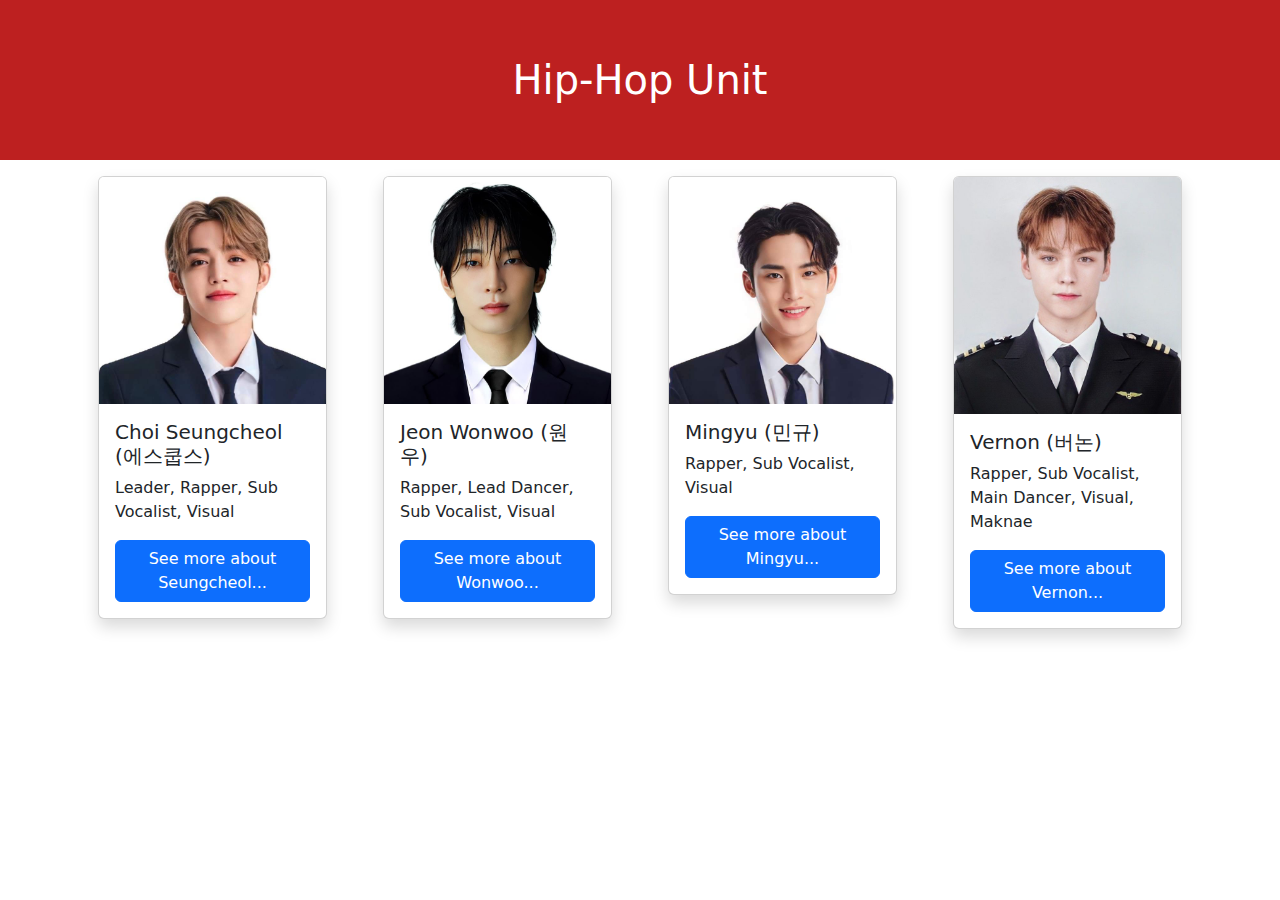
==== index.html @ 4e418a97 "Add files via upload" ====
<!DOCTYPE html>
<html lang="en">

<head>
    <meta charset="UTF-8">
    <meta name="viewport" content="width=device-width, initial-scale=1.0">
    <title>Seventeen Hip-Hop Unit
    </title>
    <link href="https://cdn.jsdelivr.net/npm/bootstrap@5.3.3/dist/css/bootstrap.min.css" rel="stylesheet"
    integrity="sha384-QWTKZyjpPEjISv5WaRU9OFeRpok6YctnYmDr5pNlyT2bRjXh0JMhjY6hW+ALEwIH" crossorigin="anonymous">
    <link rel="stylesheet" href="index.html">
</head>

<body>

</body>
<div class="container-fluid p-5" style="background-color: rgb(189, 32, 32);">
    <div class="text-center">
      <div class="h1 text-center mt-2" style="color: white"> Hip-Hop Unit 
      </div>
    </div>
  </div>

<div class="container">
    <div class="row">
        <div class="col-12 col-sm-6 col-md-4 col-lg-3">
            <div class="card shadow m-3">
                <img src="s.coups.jpg" class="card-img-top">
                <div class="card-body">
                    <h5 class="card-title">Choi Seungcheol (에스쿱스)</h5>
                    <p class="card-text">Leader, Rapper, Sub Vocalist, Visual</p>
                    <a href="#" class="btn btn-primary">See more about Seungcheol...</a>
                </div>
            </div>
        </div>
       
        <div class="col-12 col-sm-6 col-md-4 col-lg-3">
            <div class="card shadow m-3">
                <img src="jww.jpg" class="card-img-top">
                <div class="card-body">
                    <h5 class="card-title">Jeon Wonwoo (원우)</h5>
                    <p class="card-text">Rapper, Lead Dancer, Sub Vocalist, Visual</p>
                    <a href="#" class="btn btn-primary">See more about Wonwoo...</a>
                </div>
            </div>
        </div>
        <div class="col-12 col-sm-6 col-md-4 col-lg-3">
            <div class="card shadow m-3">
                <img src="mingyu.jpg" class="card-img-top">
                <div class="card-body">
                    <h5 class="card-title">Mingyu (민규)</h5>
                    <p class="card-text">Rapper, Sub Vocalist, Visual</p>
                    <a href="#" class="btn btn-primary">See more about Mingyu...</a>
                </div>
            </div>
        </div>
    
        <div class="col-12 col-sm-6 col-md-4 col-lg-3">
            <div class="card shadow m-3">
                <img src="bonon.jpg" class="card-img-top">
                <div class="card-body">
                    <h5 class="card-title">Vernon (버논)</h5>
                    <p class="card-text">Rapper, Sub Vocalist, Main Dancer, Visual, Maknae</p>
                    <a href="#" class="btn btn-primary">See more about Vernon...</a>
                </div>
            </div>
        </div>
    </div>
</div>

<script src="https://cdn.jsdelivr.net/npm/bootstrap@5.3.3/dist/js/bootstrap.bundle.min.js"
    integrity="sha384-YvpcrYf0tY3lHB60NNkmXc5s9fDVZLESaAA55NDzOxhy9GkcIdslK1eN7N6jIeHz" crossorigin="anonymous">
    </script>
</body>

</html>
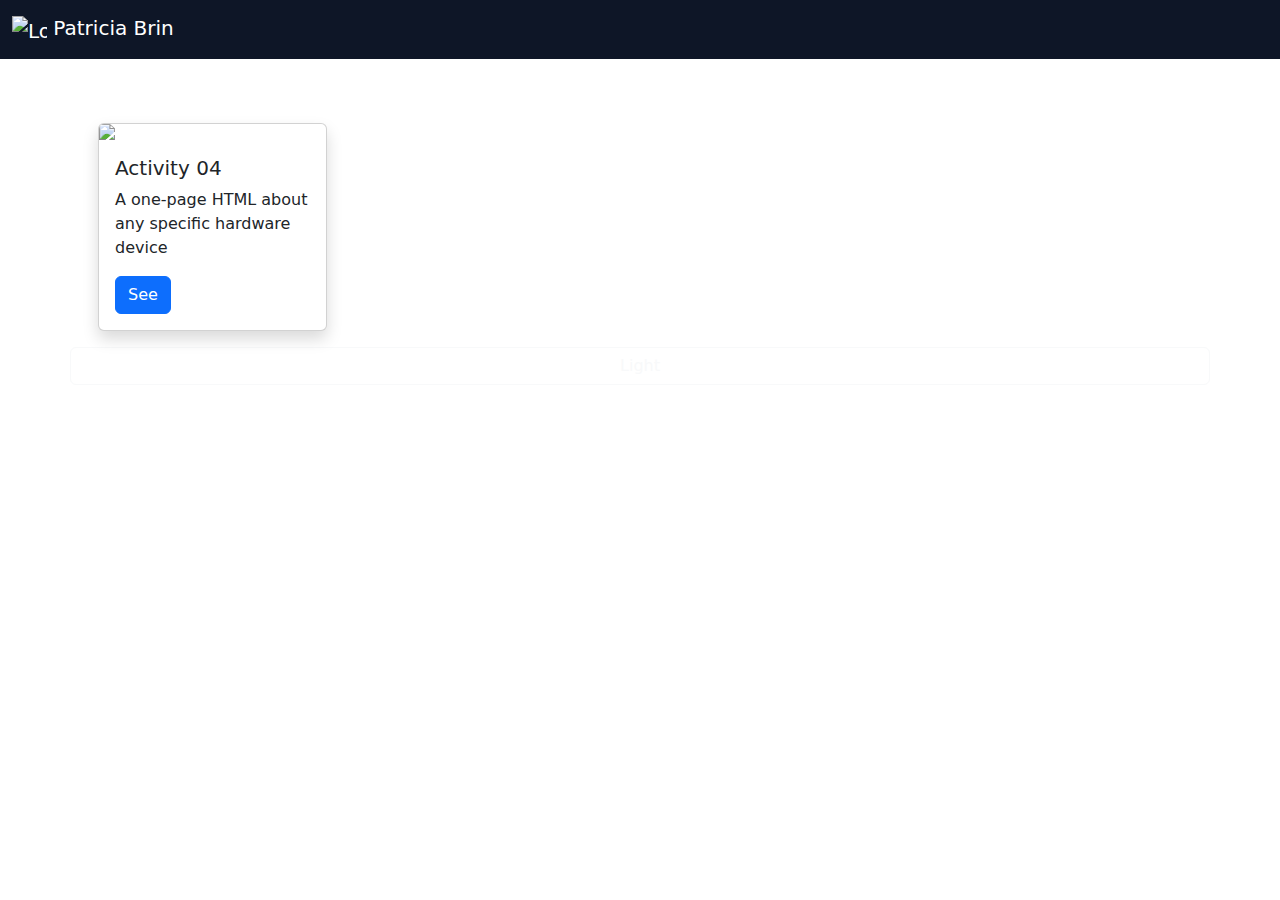
==== commit aa1674d0: "Add files via upload" ====
--- a/index.html
+++ b/index.html
@@ -1,78 +1,36 @@
 <!DOCTYPE html>
 <html lang="en">
+<head>
+  <meta charset="UTF-8">
+  <meta name="viewport" content="width=device-width, initial-scale=1.0">
+  <title>Patricia Brin Portfolio</title>
+  <link rel="icon" href="A04/W03.logo.png" type="icon"/>
+  <link href="https://cdn.jsdelivr.net/npm/bootstrap@5.3.3/dist/css/bootstrap.min.css" rel="stylesheet">
+</head>
+<body>
+  <nav class="navbar" style="background-color: #0e1627;">
+    <div class="container-fluid">
+      <a class="navbar-brand" href="#" style="color: white">
+        <img src="A04/W03.logo.png" alt="Logo" width="35" height="30" class="d-inline-block align-text-top">
+        Patricia Brin
+      </a>
+    </div>
+  </nav>
 
-<head>
-    <meta charset="UTF-8">
-    <meta name="viewport" content="width=device-width, initial-scale=1.0">
-    <title>Seventeen Hip-Hop Unit
-    </title>
-    <link href="https://cdn.jsdelivr.net/npm/bootstrap@5.3.3/dist/css/bootstrap.min.css" rel="stylesheet"
-    integrity="sha384-QWTKZyjpPEjISv5WaRU9OFeRpok6YctnYmDr5pNlyT2bRjXh0JMhjY6hW+ALEwIH" crossorigin="anonymous">
-    <link rel="stylesheet" href="index.html">
-</head>
-
-<body>
-
-</body>
-<div class="container-fluid p-5" style="background-color: rgb(189, 32, 32);">
-    <div class="text-center">
-      <div class="h1 text-center mt-2" style="color: white"> Hip-Hop Unit 
-      </div>
-    </div>
-  </div>
-
-<div class="container">
+  <div class="container mt-5" >
     <div class="row">
         <div class="col-12 col-sm-6 col-md-4 col-lg-3">
             <div class="card shadow m-3">
-                <img src="s.coups.jpg" class="card-img-top">
+                <img src="A04/Reno13.png" class="card-img-top">
                 <div class="card-body">
-                    <h5 class="card-title">Choi Seungcheol (에스쿱스)</h5>
-                    <p class="card-text">Leader, Rapper, Sub Vocalist, Visual</p>
-                    <a href="#" class="btn btn-primary">See more about Seungcheol...</a>
+                    <h5 class="card-title">Activity 04</h5>
+                    <p class="card-text">A one-page HTML about any specific hardware device</p>
+                    <a href="A04/index.html" class="btn btn-primary">See</a>
                 </div>
             </div>
         </div>
-       
-        <div class="col-12 col-sm-6 col-md-4 col-lg-3">
-            <div class="card shadow m-3">
-                <img src="jww.jpg" class="card-img-top">
-                <div class="card-body">
-                    <h5 class="card-title">Jeon Wonwoo (원우)</h5>
-                    <p class="card-text">Rapper, Lead Dancer, Sub Vocalist, Visual</p>
-                    <a href="#" class="btn btn-primary">See more about Wonwoo...</a>
-                </div>
-            </div>
-        </div>
-        <div class="col-12 col-sm-6 col-md-4 col-lg-3">
-            <div class="card shadow m-3">
-                <img src="mingyu.jpg" class="card-img-top">
-                <div class="card-body">
-                    <h5 class="card-title">Mingyu (민규)</h5>
-                    <p class="card-text">Rapper, Sub Vocalist, Visual</p>
-                    <a href="#" class="btn btn-primary">See more about Mingyu...</a>
-                </div>
-            </div>
-        </div>
-    
-        <div class="col-12 col-sm-6 col-md-4 col-lg-3">
-            <div class="card shadow m-3">
-                <img src="bonon.jpg" class="card-img-top">
-                <div class="card-body">
-                    <h5 class="card-title">Vernon (버논)</h5>
-                    <p class="card-text">Rapper, Sub Vocalist, Main Dancer, Visual, Maknae</p>
-                    <a href="#" class="btn btn-primary">See more about Vernon...</a>
-                </div>
-            </div>
-        </div>
-    </div>
-</div>
+        <button type="button" class="btn btn-outline-light">Light</button>
 
-<script src="https://cdn.jsdelivr.net/npm/bootstrap@5.3.3/dist/js/bootstrap.bundle.min.js"
-    integrity="sha384-YvpcrYf0tY3lHB60NNkmXc5s9fDVZLESaAA55NDzOxhy9GkcIdslK1eN7N6jIeHz" crossorigin="anonymous">
-    </script>
+  <script src="https://cdn.jsdelivr.net/npm/bootstrap@5.3.3/dist/js/bootstrap.bundle.min.js"></script>
 </body>
-
 </html>
-
-
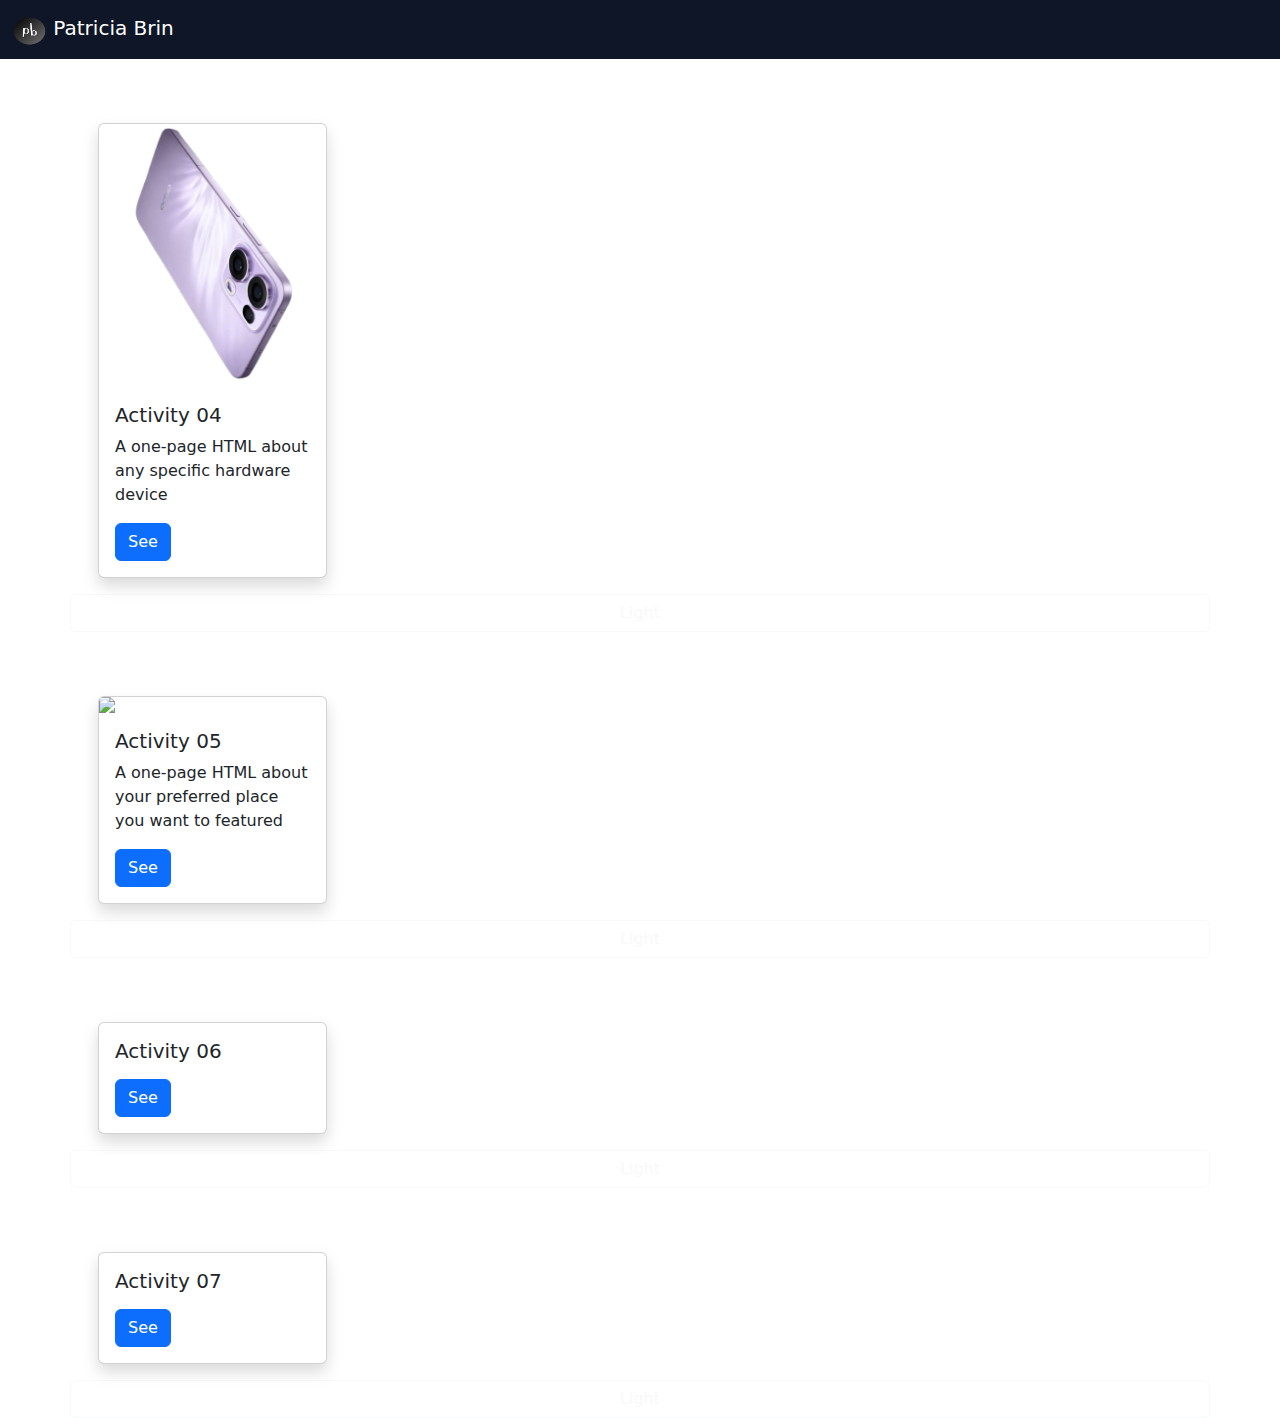
==== commit ce0c23e6: "Update index.html" ====
--- a/index.html
+++ b/index.html
@@ -31,6 +31,50 @@
         </div>
         <button type="button" class="btn btn-outline-light">Light</button>
 
+      <div class="container mt-5" >
+    <div class="row">
+        <div class="col-12 col-sm-6 col-md-4 col-lg-3">
+            <div class="card shadow m-3">
+                <img src="A05/amsterdam" class="card-img-top">
+                <div class="card-body">
+                    <h5 class="card-title">Activity 05</h5>
+                    <p class="card-text">A one-page HTML about your preferred place you want to featured</p>
+                    <a href="A05/index.html" class="btn btn-primary">See</a>
+                </div>
+            </div>
+        </div>
+        <button type="button" class="btn btn-outline-light">Light</button>
+
+      <div class="container mt-5" >
+    <div class="row">
+        <div class="col-12 col-sm-6 col-md-4 col-lg-3">
+            <div class="card shadow m-3">
+                <img src="" class="card-img-top">
+                <div class="card-body">
+                    <h5 class="card-title">Activity 06</h5>
+                    <p class="card-text"></p>
+                    <a href="" class="btn btn-primary">See</a>
+                </div>
+            </div>
+        </div>
+        <button type="button" class="btn btn-outline-light">Light</button>
+      
+      <div class="container mt-5" >
+    <div class="row">
+        <div class="col-12 col-sm-6 col-md-4 col-lg-3">
+            <div class="card shadow m-3">
+                <img src="" class="card-img-top">
+                <div class="card-body">
+                    <h5 class="card-title">Activity 07</h5>
+                    <p class="card-text"></p>
+                    <a href="" class="btn btn-primary">See</a>
+                </div>
+            </div>
+        </div>
+        <button type="button" class="btn btn-outline-light">Light</button>
+
+
+
   <script src="https://cdn.jsdelivr.net/npm/bootstrap@5.3.3/dist/js/bootstrap.bundle.min.js"></script>
 </body>
 </html>
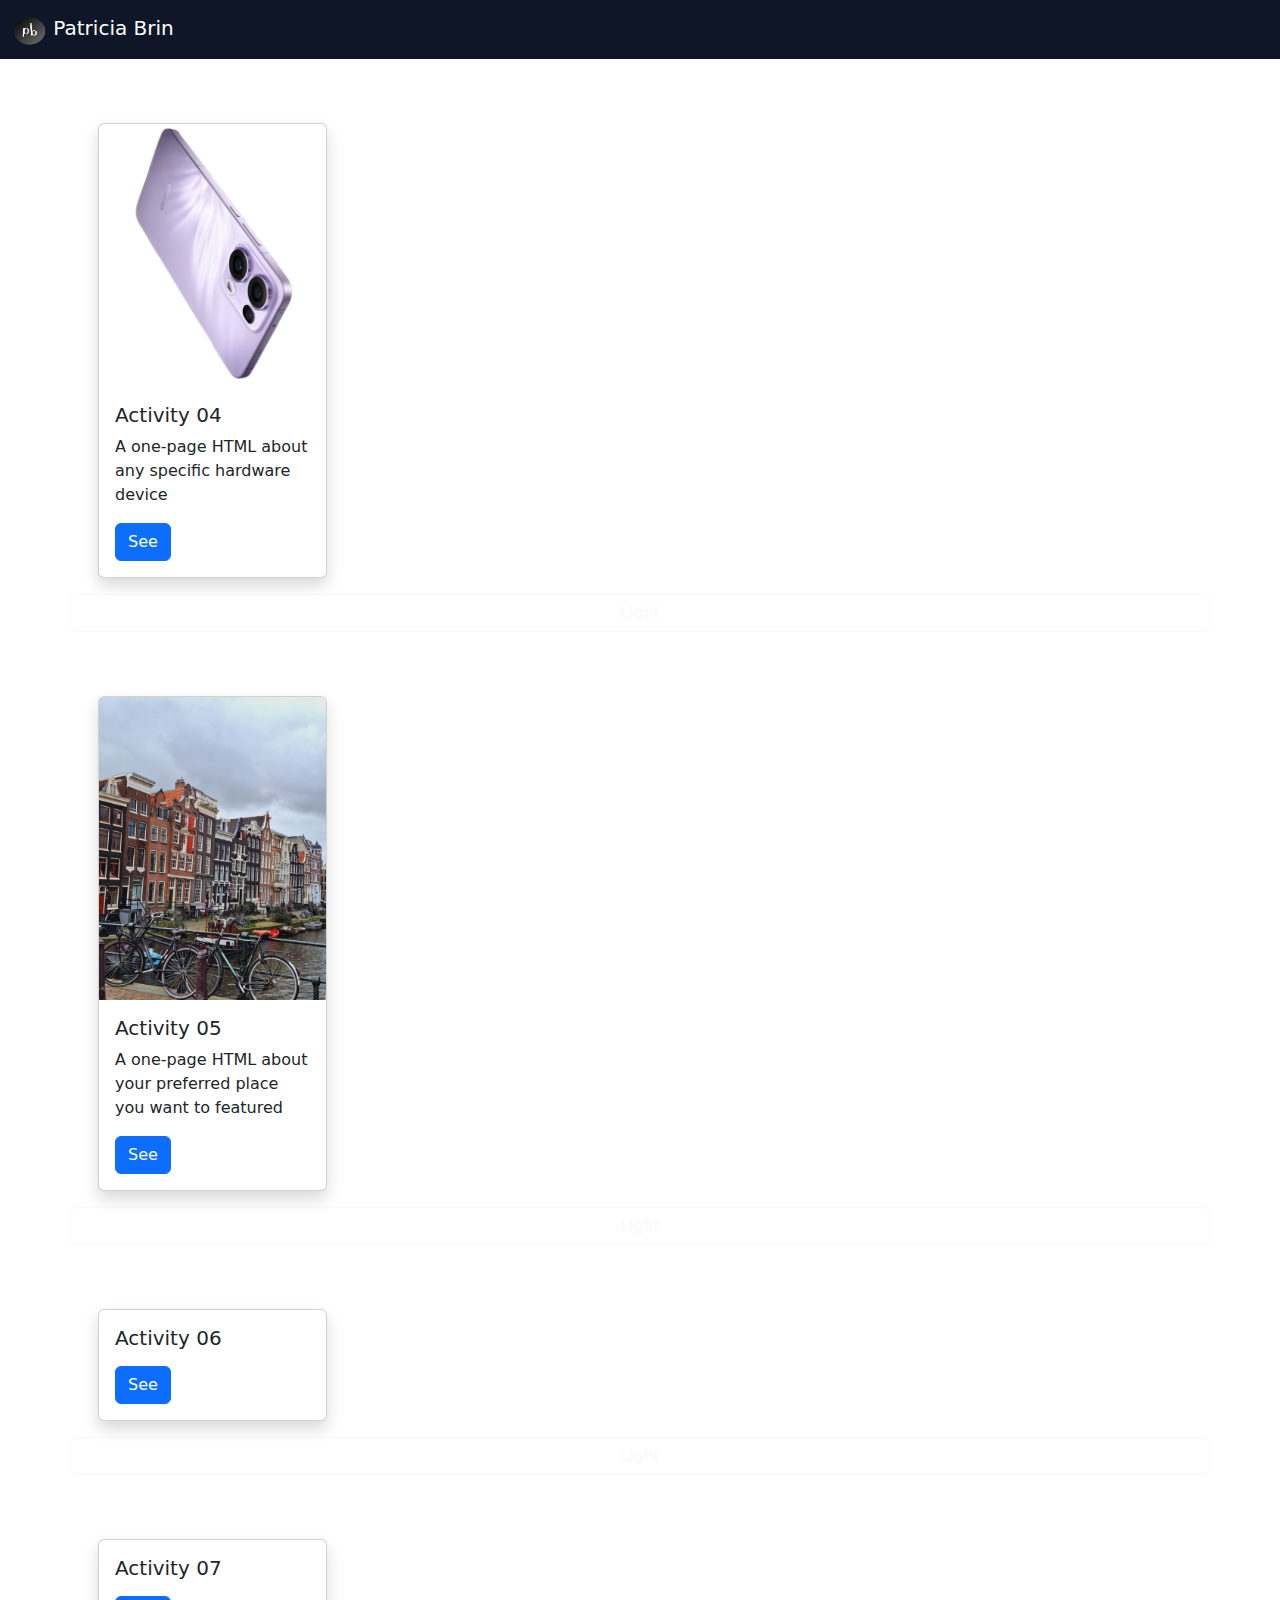
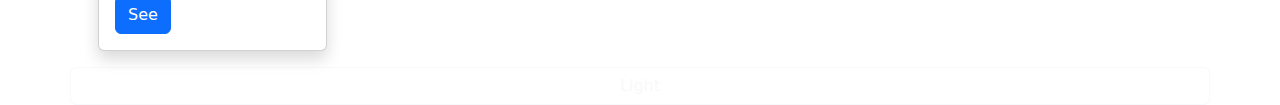
==== commit 32922863: "Update index.html" ====
--- a/index.html
+++ b/index.html
@@ -4,7 +4,7 @@
   <meta charset="UTF-8">
   <meta name="viewport" content="width=device-width, initial-scale=1.0">
   <title>Patricia Brin Portfolio</title>
-  <link rel="icon" href="A04/W03.logo.png" type="icon"/>
+  <link rel="icon" href="A04/W03.logo.png" type="icon">
   <link href="https://cdn.jsdelivr.net/npm/bootstrap@5.3.3/dist/css/bootstrap.min.css" rel="stylesheet">
 </head>
 <body>
@@ -35,7 +35,7 @@
     <div class="row">
         <div class="col-12 col-sm-6 col-md-4 col-lg-3">
             <div class="card shadow m-3">
-                <img src="A05/amsterdam" class="card-img-top">
+                <img src="A05/amsterdam.jpg" class="card-img-top">
                 <div class="card-body">
                     <h5 class="card-title">Activity 05</h5>
                     <p class="card-text">A one-page HTML about your preferred place you want to featured</p>
@@ -73,8 +73,6 @@
         </div>
         <button type="button" class="btn btn-outline-light">Light</button>
 
-
-
   <script src="https://cdn.jsdelivr.net/npm/bootstrap@5.3.3/dist/js/bootstrap.bundle.min.js"></script>
 </body>
 </html>
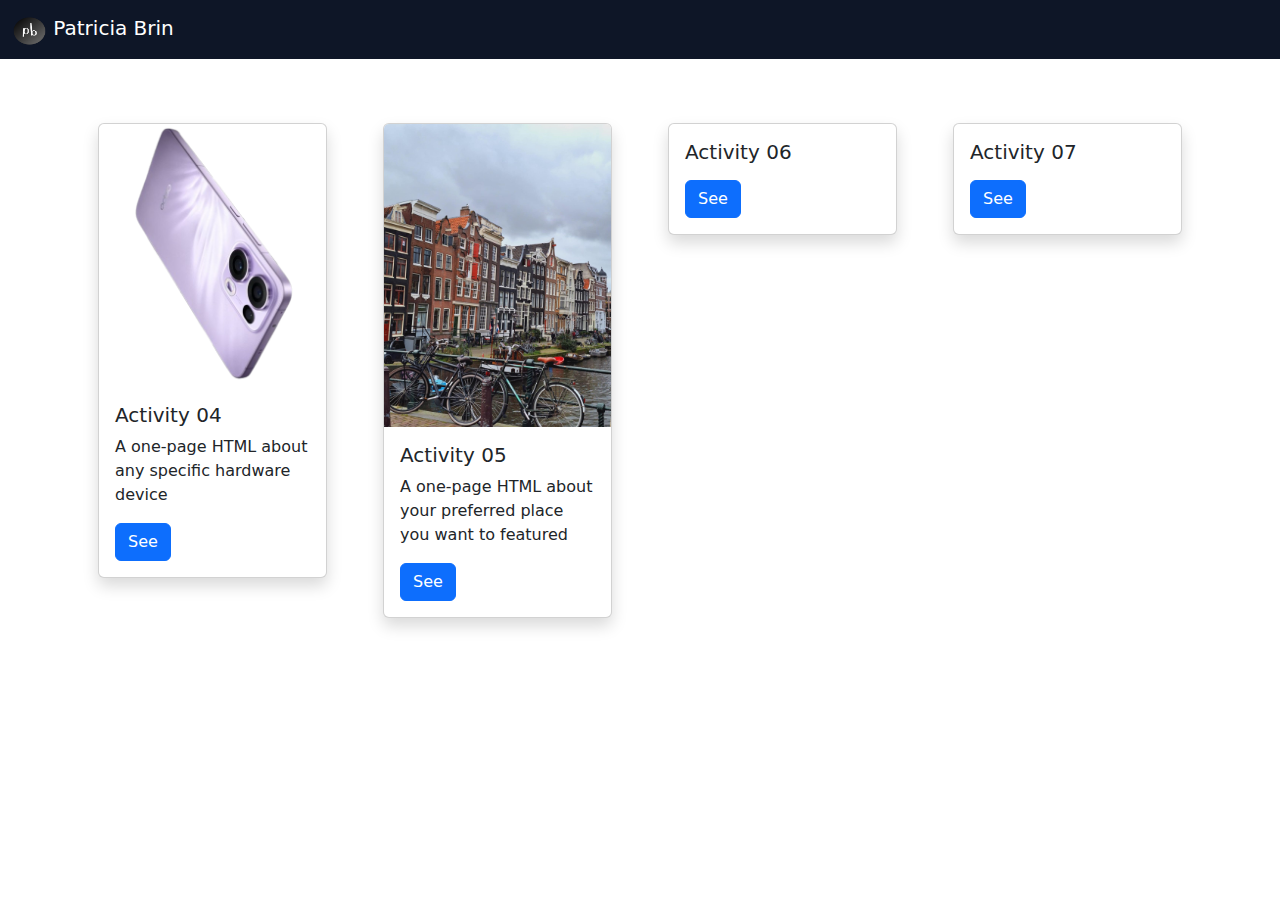
==== commit 948c6079: "Update index.html" ====
--- a/index.html
+++ b/index.html
@@ -17,61 +17,50 @@
     </div>
   </nav>
 
-  <div class="container mt-5" >
+  <div class="container mt-5">
     <div class="row">
-        <div class="col-12 col-sm-6 col-md-4 col-lg-3">
-            <div class="card shadow m-3">
-                <img src="A04/Reno13.png" class="card-img-top">
-                <div class="card-body">
-                    <h5 class="card-title">Activity 04</h5>
-                    <p class="card-text">A one-page HTML about any specific hardware device</p>
-                    <a href="A04/index.html" class="btn btn-primary">See</a>
-                </div>
-            </div>
+      <div class="col-12 col-sm-6 col-md-4 col-lg-3">
+        <div class="card shadow m-3">
+          <img src="A04/Reno13.png" class="card-img-top">
+          <div class="card-body">
+            <h5 class="card-title">Activity 04</h5>
+            <p class="card-text">A one-page HTML about any specific hardware device</p>
+            <a href="A04/index.html" class="btn btn-primary">See</a>
+          </div>
         </div>
-        <button type="button" class="btn btn-outline-light">Light</button>
-
-      <div class="container mt-5" >
-    <div class="row">
-        <div class="col-12 col-sm-6 col-md-4 col-lg-3">
-            <div class="card shadow m-3">
-                <img src="A05/amsterdam.jpg" class="card-img-top">
-                <div class="card-body">
-                    <h5 class="card-title">Activity 05</h5>
-                    <p class="card-text">A one-page HTML about your preferred place you want to featured</p>
-                    <a href="A05/index.html" class="btn btn-primary">See</a>
-                </div>
-            </div>
+      </div>
+      <div class="col-12 col-sm-6 col-md-4 col-lg-3">
+        <div class="card shadow m-3">
+          <img src="A05/amsterdam.jpg" class="card-img-top">
+          <div class="card-body">
+            <h5 class="card-title">Activity 05</h5>
+            <p class="card-text">A one-page HTML about your preferred place you want to featured</p>
+            <a href="A05/index.html" class="btn btn-primary">See</a>
+          </div>
         </div>
-        <button type="button" class="btn btn-outline-light">Light</button>
-
-      <div class="container mt-5" >
-    <div class="row">
-        <div class="col-12 col-sm-6 col-md-4 col-lg-3">
-            <div class="card shadow m-3">
-                <img src="" class="card-img-top">
-                <div class="card-body">
-                    <h5 class="card-title">Activity 06</h5>
-                    <p class="card-text"></p>
-                    <a href="" class="btn btn-primary">See</a>
-                </div>
-            </div>
+      </div>
+      <div class="col-12 col-sm-6 col-md-4 col-lg-3">
+        <div class="card shadow m-3">
+          <img src="" class="card-img-top">
+          <div class="card-body">
+            <h5 class="card-title">Activity 06</h5>
+            <p class="card-text"></p>
+            <a href="" class="btn btn-primary">See</a>
+          </div>
         </div>
-        <button type="button" class="btn btn-outline-light">Light</button>
-      
-      <div class="container mt-5" >
-    <div class="row">
-        <div class="col-12 col-sm-6 col-md-4 col-lg-3">
-            <div class="card shadow m-3">
-                <img src="" class="card-img-top">
-                <div class="card-body">
-                    <h5 class="card-title">Activity 07</h5>
-                    <p class="card-text"></p>
-                    <a href="" class="btn btn-primary">See</a>
-                </div>
-            </div>
+      </div>
+      <div class="col-12 col-sm-6 col-md-4 col-lg-3">
+        <div class="card shadow m-3">
+          <img src="" class="card-img-top">
+          <div class="card-body">
+            <h5 class="card-title">Activity 07</h5>
+            <p class="card-text"></p>
+            <a href="" class="btn btn-primary">See</a>
+          </div>
         </div>
-        <button type="button" class="btn btn-outline-light">Light</button>
+      </div>
+      </div>
+  </div>
 
   <script src="https://cdn.jsdelivr.net/npm/bootstrap@5.3.3/dist/js/bootstrap.bundle.min.js"></script>
 </body>
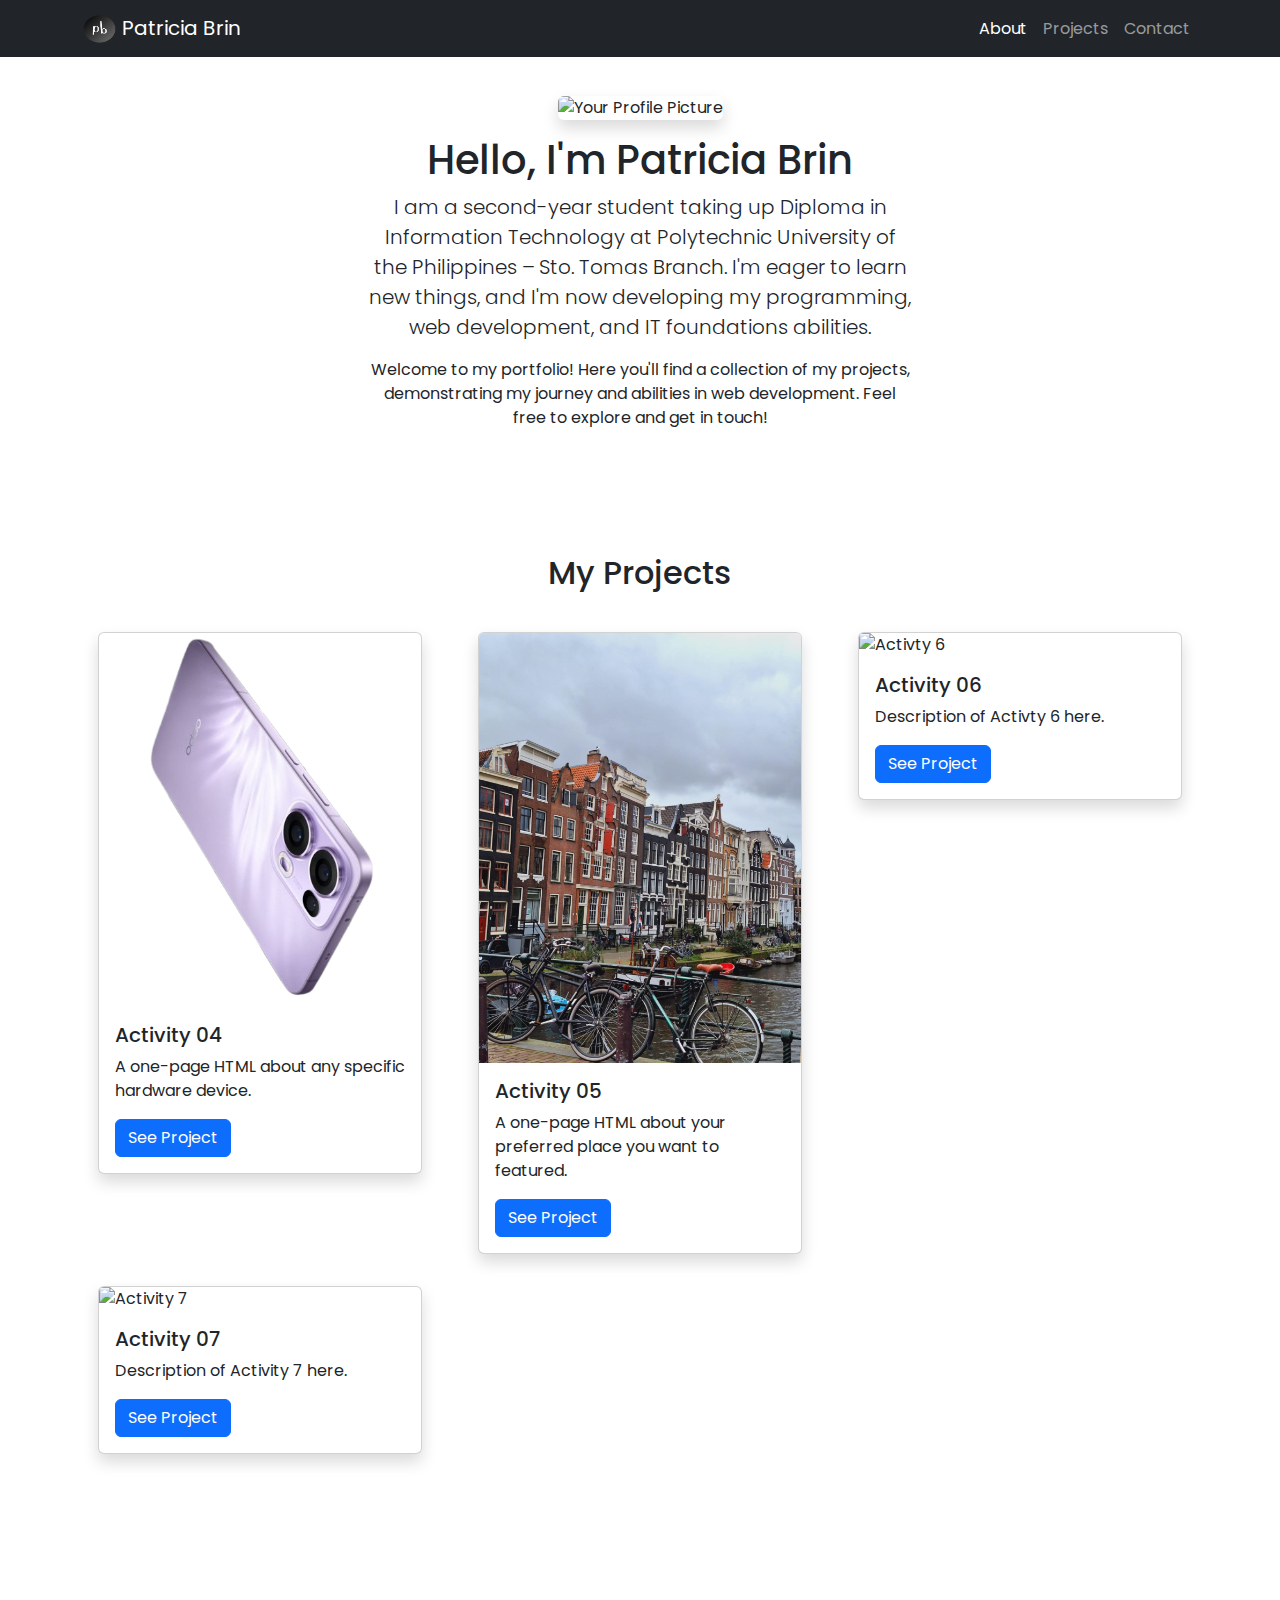
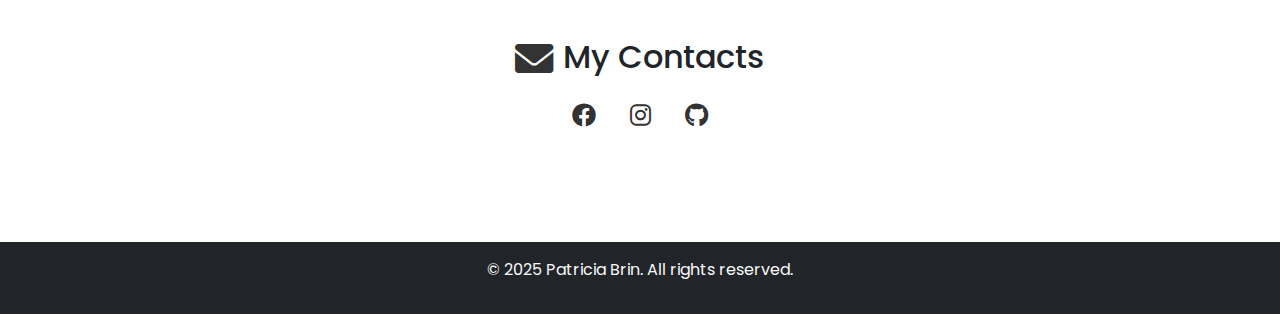
==== commit d842c1ef: "Update index.html" ====
--- a/index.html
+++ b/index.html
@@ -1,67 +1,162 @@
 <!DOCTYPE html>
 <html lang="en">
 <head>
-  <meta charset="UTF-8">
-  <meta name="viewport" content="width=device-width, initial-scale=1.0">
-  <title>Patricia Brin Portfolio</title>
-  <link rel="icon" href="A04/W03.logo.png" type="icon">
-  <link href="https://cdn.jsdelivr.net/npm/bootstrap@5.3.3/dist/css/bootstrap.min.css" rel="stylesheet">
+    <meta charset="UTF-8">
+    <meta name="viewport" content="width=device-width, initial-scale=1.0">
+    <title>Patricia Brin Portfolio</title>
+    <link rel="icon" href="A04/W03.logo.png" type="icon">
+    <link href="https://cdn.jsdelivr.net/npm/bootstrap@5.3.3/dist/css/bootstrap.min.css" rel="stylesheet">
+    <link rel="preconnect" href="https://fonts.googleapis.com">
+    <link rel="preconnect" href="https://fonts.gstatic.com" crossorigin>
+    <link href="https://fonts.googleapis.com/css2?family=Poppins:wght@400;500;600;700&display=swap" rel="stylesheet">
+    <link rel="stylesheet" href="https://cdnjs.cloudflare.com/ajax/libs/font-awesome/6.0.0-beta3/css/all.min.css">
+    <style>
+        body {
+            font-family: 'Poppins', sans-serif;
+        }
+        #projects {
+            background-color: transparent;
+            padding-top: 60px;
+            padding-bottom: 60px;
+        }
+        #projects h2 {
+            text-align: center;
+            margin-bottom: 30px;
+            font-size: 2rem;
+        }
+        .card {
+            margin-bottom: 20px;
+        }
+        #contact {
+            text-align: center; 
+            padding-top: 60px;
+            padding-bottom: 60px;
+        }
+        #contact h2 {
+            font-size: 2rem;
+            margin-bottom: 20px;
+        }
+        #contact h2 i {
+            margin-right: 10px; 
+            font-size: 1.2em; 
+            vertical-align: middle;
+            color: #333; 
+        }
+        .social-links {
+            margin-top: 20px;
+        }
+        .social-links a {
+            display: inline-block;
+            margin: 0 15px;
+            color: #333;
+            font-size: 24px;
+            text-decoration: none;
+            transition: color 0.3s ease;
+        }
+        .social-links a:hover {
+            color: #007bff;
+        }
+    </style>
 </head>
 <body>
-  <nav class="navbar" style="background-color: #0e1627;">
-    <div class="container-fluid">
-      <a class="navbar-brand" href="#" style="color: white">
-        <img src="A04/W03.logo.png" alt="Logo" width="35" height="30" class="d-inline-block align-text-top">
-        Patricia Brin
-      </a>
-    </div>
-  </nav>
+    <nav class="navbar navbar-expand-lg navbar-dark bg-dark fixed-top">
+        <div class="container">
+            <a class="navbar-brand" href="#">
+                <img src="A04/W03.logo.png" alt="Logo" width="35" height="30" class="d-inline-block align-text-top">
+                Patricia Brin
+            </a>
+            <button class="navbar-toggler" type="button" data-bs-toggle="collapse" data-bs-target="#navbarNav" aria-controls="navbarNav" aria-expanded="false" aria-label="Toggle navigation">
+                <span class="navbar-toggler-icon"></span>
+            </button>
+            <div class="collapse navbar-collapse" id="navbarNav">
+                <ul class="navbar-nav ms-auto">
+                    <li class="nav-item">
+                        <a class="nav-link active" aria-current="page" href="#about">About</a>
+                    </li>
+                    <li class="nav-item">
+                        <a class="nav-link" href="#projects">Projects</a>
+                    </li>
+                    <li class="nav-item">
+                        <a class="nav-link" href="#contact">Contact</a>
+                    </li>
+                </ul>
+            </div>
+        </div>
+    </nav>
 
-  <div class="container mt-5">
-    <div class="row">
-      <div class="col-12 col-sm-6 col-md-4 col-lg-3">
-        <div class="card shadow m-3">
-          <img src="A04/Reno13.png" class="card-img-top">
-          <div class="card-body">
-            <h5 class="card-title">Activity 04</h5>
-            <p class="card-text">A one-page HTML about any specific hardware device</p>
-            <a href="A04/index.html" class="btn btn-primary">See</a>
+    <section id="about" class="container mt-5 pt-5">
+      <div class="row">
+          <div class="col-md-6 mx-auto text-center">
+              <img src="patricia.png" alt="Your Profile Picture" class="img-fluid rounded shadow mb-3" style="max-width: 200px; border-radius: 15px;">
+              <h1>Hello, I'm Patricia Brin</h1>
+              <p class="lead">I am a second-year student taking up Diploma in Information Technology at Polytechnic University of the Philippines – Sto. Tomas Branch.
+                  I'm eager to learn new things, and I'm now developing my programming, web development, and IT foundations abilities.</p>
+              <p>Welcome to my portfolio! Here you'll find a collection of my projects, demonstrating my journey and abilities in web development. Feel free to explore and get in touch!</p>
           </div>
+      </div>
+  </section>
+
+    <section id="projects" class="container mt-5">
+        <h2 class="mb-4">My Projects</h2>
+        <div class="row">
+            <div class="col-lg-4 col-md-6">
+                <div class="card shadow m-3">
+                    <img src="A04/Reno13.png" class="card-img-top" alt="Activity 4">
+                    <div class="card-body">
+                        <h5 class="card-title">Activity 04</h5>
+                        <p class="card-text">A one-page HTML about any specific hardware device.</p>
+                        <a href="A04/index.html" class="btn btn-primary">See Project</a>
+                    </div>
+                </div>
+            </div>
+            <div class="col-lg-4 col-md-6">
+                <div class="card shadow m-3">
+                    <img src="A05/amsterdam.jpg" class="card-img-top" alt="Activity 5">
+                    <div class="card-body">
+                        <h5 class="card-title">Activity 05</h5>
+                        <p class="card-text">A one-page HTML about your preferred place you want to featured.</p>
+                        <a href="A05/index.html" class="btn btn-primary">See Project</a>
+                    </div>
+                </div>
+            </div>
+            <div class="col-lg-4 col-md-6">
+                <div class="card shadow m-3">
+                    <img src="" class="card-img-top" alt="Activty 6">
+                    <div class="card-body">
+                        <h5 class="card-title">Activity 06</h5>
+                        <p class="card-text">Description of Activty 6 here.</p>
+                        <a href="" class="btn btn-primary">See Project</a>
+                    </div>
+                </div>
+            </div>
+            <div class="col-lg-4 col-md-6">
+                <div class="card shadow m-3">
+                    <img src="" class="card-img-top" alt="Activity 7">
+                    <div class="card-body">
+                        <h5 class="card-title">Activity 07</h5>
+                        <p class="card-text">Description of Activity 7 here.</p>
+                        <a href="" class="btn btn-primary">See Project</a>
+                    </div>
+                </div>
+            </div>
         </div>
-      </div>
-      <div class="col-12 col-sm-6 col-md-4 col-lg-3">
-        <div class="card shadow m-3">
-          <img src="A05/amsterdam.jpg" class="card-img-top">
-          <div class="card-body">
-            <h5 class="card-title">Activity 05</h5>
-            <p class="card-text">A one-page HTML about your preferred place you want to featured</p>
-            <a href="A05/index.html" class="btn btn-primary">See</a>
-          </div>
+    </section>
+
+    <section id="contact" class="container mt-5">
+        <h2><i class="fas fa-envelope"></i>My Contacts</h2>
+        <div class="social-links">
+            <a href="https://www.facebook.com/patricianicolebbrin?mibextid=ZbWKwL" target="_blank" aria-label="Facebook"><i class="fab fa-facebook"></i></a>
+            <a href="https://www.instagram.com/krabbiepatty_?igsh=ZTl0dmJtc3gxbzlm" target="_blank" aria-label="Instagram"><i class="fab fa-instagram"></i></a>
+            <a href="https://patriciabrin.github.io/" target="_blank" aria-label="GitHub"><i class="fab fa-github"></i></a>
         </div>
-      </div>
-      <div class="col-12 col-sm-6 col-md-4 col-lg-3">
-        <div class="card shadow m-3">
-          <img src="" class="card-img-top">
-          <div class="card-body">
-            <h5 class="card-title">Activity 06</h5>
-            <p class="card-text"></p>
-            <a href="" class="btn btn-primary">See</a>
-          </div>
+    </section>
+
+    <footer class="bg-dark text-light py-3 mt-5">
+        <div class="container text-center">
+            <p>&copy; 2025 Patricia Brin. All rights reserved.</p>
         </div>
-      </div>
-      <div class="col-12 col-sm-6 col-md-4 col-lg-3">
-        <div class="card shadow m-3">
-          <img src="" class="card-img-top">
-          <div class="card-body">
-            <h5 class="card-title">Activity 07</h5>
-            <p class="card-text"></p>
-            <a href="" class="btn btn-primary">See</a>
-          </div>
-        </div>
-      </div>
-      </div>
-  </div>
+    </footer>
 
-  <script src="https://cdn.jsdelivr.net/npm/bootstrap@5.3.3/dist/js/bootstrap.bundle.min.js"></script>
+    <script src="https://cdn.jsdelivr.net/npm/bootstrap@5.3.3/dist/js/bootstrap.bundle.min.js"></script>
 </body>
 </html>
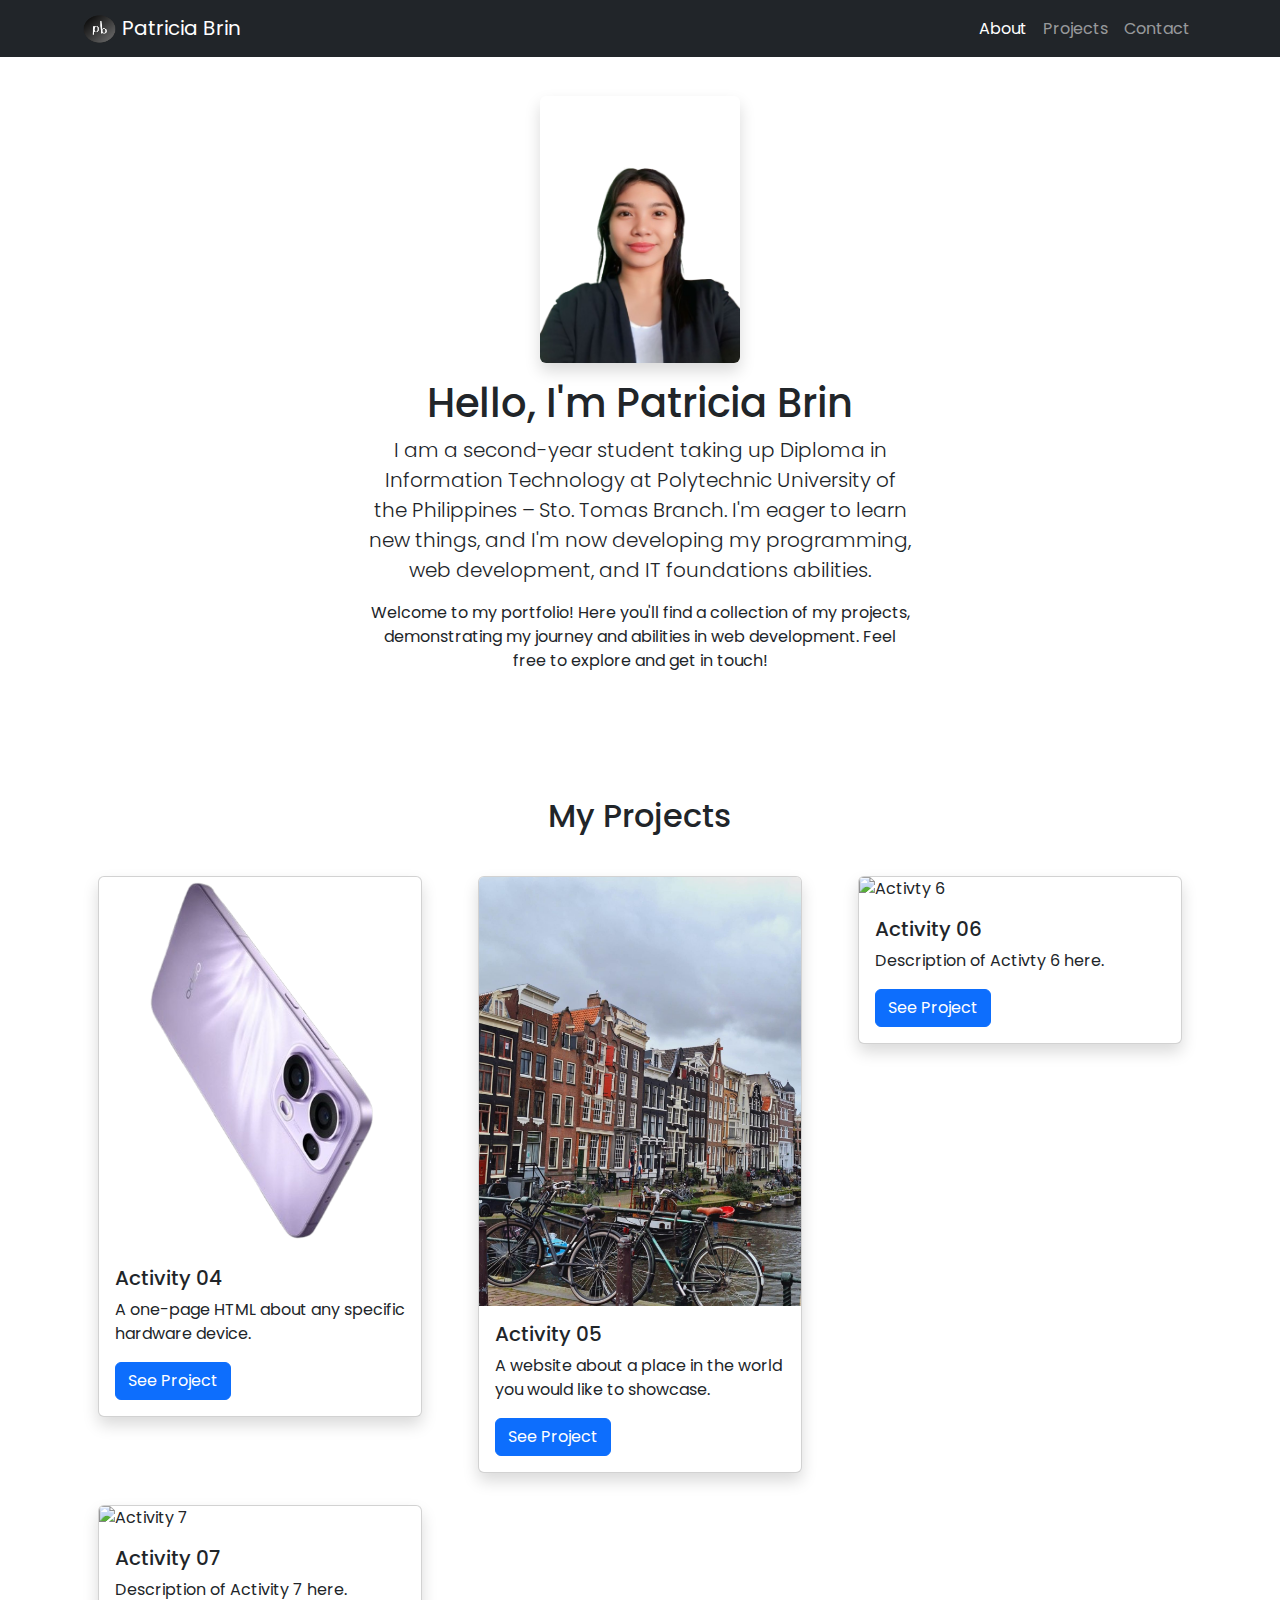
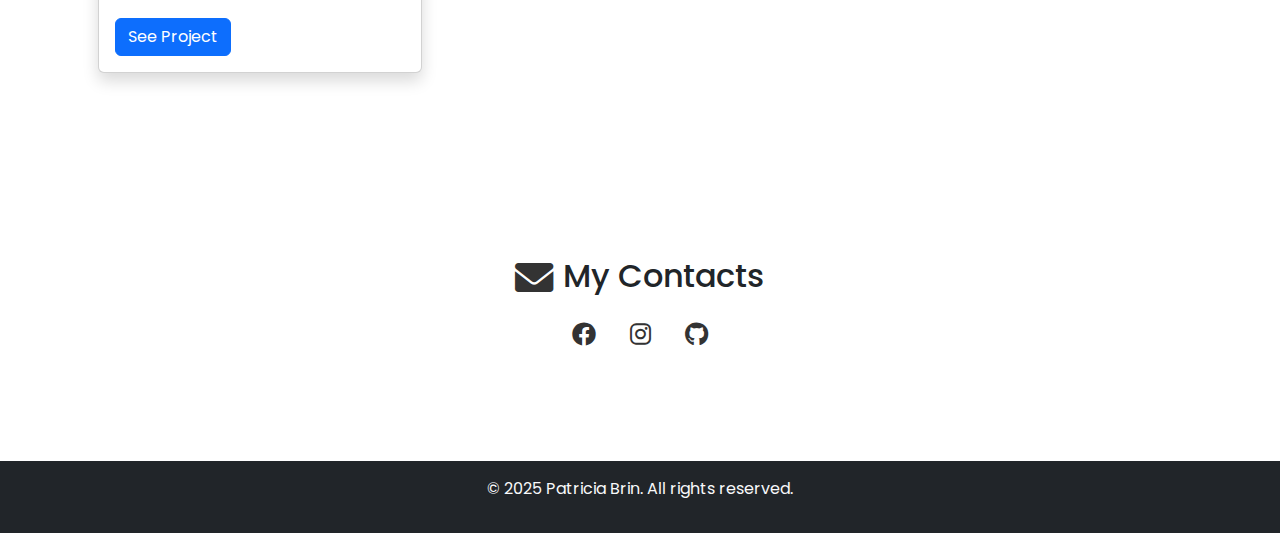
==== commit dad7f888: "Update index.html" ====
--- a/index.html
+++ b/index.html
@@ -114,7 +114,7 @@
                     <img src="A05/amsterdam.jpg" class="card-img-top" alt="Activity 5">
                     <div class="card-body">
                         <h5 class="card-title">Activity 05</h5>
-                        <p class="card-text">A one-page HTML about your preferred place you want to featured.</p>
+                        <p class="card-text">A website about a place in the world you would like to showcase.</p>
                         <a href="A05/index.html" class="btn btn-primary">See Project</a>
                     </div>
                 </div>
